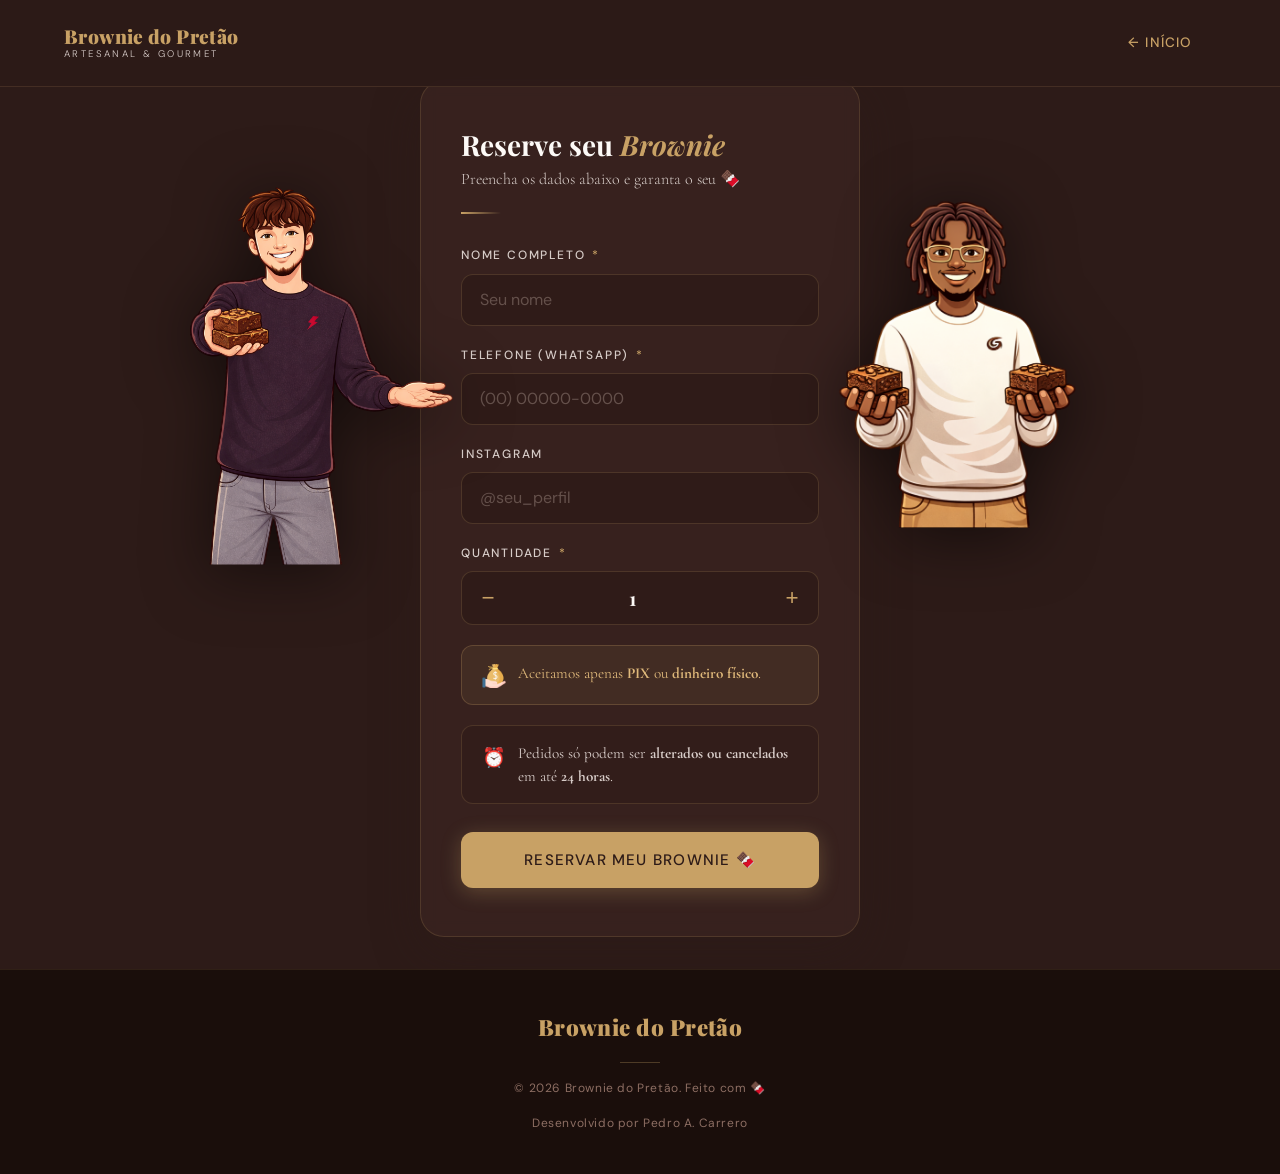
==== cadastro.html @ c91642a6 "Add files via upload" ====
<!DOCTYPE html>
<html lang="pt-BR">
<head>
  <meta charset="UTF-8" />
  <meta name="viewport" content="width=device-width, initial-scale=1.0" />
  <meta name="description" content="Faça seu pedido de brownie artesanal — Brownie do Pretão" />
  <meta name="theme-color" content="#2D1B18" />

  <title>Fazer Pedido | Brownie do Pretão</title>

  <link rel="icon" href="data:image/svg+xml,<svg xmlns='http://www.w3.org/2000/svg' viewBox='0 0 100 100'><text y='.9em' font-size='90'>🍫</text></svg>" />
  <link rel="stylesheet" href="style.css" />
</head>
<body class="cadastro-body">

  <!-- ══════════════════════════════════════════════
       NAVBAR
  ══════════════════════════════════════════════ -->
  <nav class="navbar" id="navbar" role="navigation" aria-label="Navegação principal">
    <a href="index.html" class="navbar__logo" aria-label="Voltar para a página inicial">
      Brownie do Pretão
      <span>artesanal &amp; gourmet</span>
    </a>
    <a href="index.html" class="btn btn--ghost" aria-label="Voltar ao início">
      ← Início
    </a>
  </nav>


  <!-- ══════════════════════════════════════════════
       FORMULÁRIO DE PEDIDO
  ══════════════════════════════════════════════ -->
 <main class="cadastro-main" id="main-content">

  <!-- Avatar esquerda -->
  <div class="avatar-col avatar-col--left">
    <img src="img/avatar1.png" alt="Avatar 1" class="avatar-img avatar-img--left" />
  </div>

  <!-- Card do formulário (centro) -->
  <div class="form-col">
    <div class="form-card">

      <h1 class="form-card__title">
        Reserve seu <em>Brownie</em>
      </h1>
      <p class="form-card__sub">
        Preencha os dados abaixo e garanta o seu 🍫
      </p>
      <div class="form-card__divider" aria-hidden="true"></div>

      <form id="pedidoForm" novalidate aria-label="Formulário de pedido">

        <div class="form-group">
          <label for="nome">Nome completo <span aria-hidden="true">*</span></label>
          <input type="text" id="nome" name="nome" class="form-input"
            placeholder="Seu nome" required autocomplete="name"
            aria-required="true" minlength="3" />
        </div>

        <div class="form-group">
          <label for="telefone">Telefone (WhatsApp) <span aria-hidden="true">*</span></label>
          <input type="tel" id="telefone" name="telefone" class="form-input"
            placeholder="(00) 00000-0000" required autocomplete="tel"
            aria-required="true" inputmode="tel" maxlength="15" />
        </div>

        <div class="form-group">
          <label for="instagram">Instagram</label>
          <input type="text" id="instagram" name="instagram" class="form-input"
            placeholder="@seu_perfil" autocomplete="off"
            autocorrect="off" autocapitalize="off" />
        </div>

        <div class="form-group">
          <label for="quantidade">Quantidade <span aria-hidden="true">*</span></label>
          <div class="qty-wrapper" role="group" aria-label="Seleção de quantidade">
            <button type="button" class="qty-btn" id="decrementar" aria-label="Diminuir quantidade">−</button>
            <input type="number" id="quantidade" name="quantidade" class="qty-input"
              value="1" min="1" max="99" required aria-required="true"
              aria-label="Quantidade de brownies" readonly />
            <button type="button" class="qty-btn" id="incrementar" aria-label="Aumentar quantidade">+</button>
          </div>
        </div>

        <div class="payment-notice" role="note">
          <span class="payment-notice__icon" aria-hidden="true"><img src="img/salary.png" width="24"></span>
          <p class="payment-notice__text">
            Aceitamos apenas <strong>PIX</strong> ou <strong>dinheiro físico</strong>.
          </p>
        </div>

        <div class="payment-notice" role="note" style="margin-top:-0.5rem;border-color:rgba(200,161,101,0.18);background:rgba(45,27,24,0.4);">
          <span class="payment-notice__icon" aria-hidden="true">⏰</span>
          <p class="payment-notice__text" style="color:var(--cream-dark);">
            Pedidos só podem ser <strong>alterados ou cancelados</strong> em até <strong>24 horas</strong>.
          </p>
        </div>

        <button type="submit" class="btn btn--primary btn--full" id="btnEnviar" aria-label="Enviar pedido">
          Reservar meu brownie 🍫
        </button>

      </form>
    </div>
  </div>

  <!-- Avatar direita -->
  <div class="avatar-col avatar-col--right">
    <img src="img/avatar2.png" alt="Avatar 2" class="avatar-img avatar-img--right" />
  </div>

</main>

  <!-- ══════════════════════════════════════════════
       FOOTER
  ══════════════════════════════════════════════ -->
  <footer class="footer" role="contentinfo">
    <div class="footer__inner">
      <p class="footer__logo">Brownie do Pretão</p>
      <div class="footer__divider" aria-hidden="true"></div>
      <p class="footer__copy">© 2026 Brownie do Pretão. Feito com 🍫</p>
      <p class="footer__copy">Desenvolvido por Pedro A. Carrero</p>
    </div>
  </footer>

  <!-- ══════════════════════════════════════════════
       MODAL — Pedido realizado com sucesso
  ══════════════════════════════════════════════ -->
  <div class="modal-overlay" id="modalSucesso" role="dialog" aria-modal="true" aria-labelledby="modalSucessoTitulo">
    <div class="modal">
      <div class="modal__icon" aria-hidden="true">🎉</div>
      <h2 class="modal__title" id="modalSucessoTitulo">Brownie reservado!</h2>
      <p class="modal__text">
        Sua reserva foi confirmada com sucesso!<br />
        Em breve entraremos em contato. 🍫
      </p>
      <div class="modal__actions">
        <button type="button" class="btn btn--outline" onclick="fecharModal('modalSucesso'); limparFormulario();">
          Novo pedido
        </button>
        <a href="index.html" class="btn btn--primary">Voltar ao início</a>
      </div>
    </div>
  </div>

  <!-- ══════════════════════════════════════════════
       MODAL — Pedido existente (escolha de ação)
  ══════════════════════════════════════════════ -->
  <div class="modal-overlay" id="modalExistente" role="dialog" aria-modal="true" aria-labelledby="modalExistenteTitulo">
    <div class="modal">
      <div class="modal__icon" aria-hidden="true">⚠️</div>
      <h2 class="modal__title" id="modalExistenteTitulo">Você já tem um pedido!</h2>
      <p class="modal__text">Esse telefone já possui uma reserva ativa. O que deseja fazer?</p>
      <div class="modal__actions">
        <button type="button" class="btn btn--outline" id="btnAbrirEdicao" aria-label="Editar pedido">
          ✏️ Editar pedido
        </button>
        <button type="button" class="btn btn--danger" id="btnAbrirExclusao" aria-label="Cancelar pedido">
          🗑️ Cancelar pedido
        </button>
      </div>
      <button type="button" class="modal__close-link" onclick="fecharModal('modalExistente')">Fechar</button>
    </div>
  </div>

  <!-- ══════════════════════════════════════════════
       MODAL — Editar pedido (CRUD)
  ══════════════════════════════════════════════ -->
  <div class="modal-overlay" id="modalEditar" role="dialog" aria-modal="true" aria-labelledby="modalEditarTitulo">
    <div class="modal modal--form">

      <div class="modal__header">
        <div class="modal__header-icon" aria-hidden="true">✏️</div>
        <div>
          <h2 class="modal__title" id="modalEditarTitulo">Editar pedido</h2>
          <p class="modal__subtitle">Atualize as informações abaixo</p>
        </div>
        <button type="button" class="modal__x" onclick="fecharModal('modalEditar')" aria-label="Fechar">✕</button>
      </div>

      <div class="modal__divider" aria-hidden="true"></div>

      <form id="formEditar" novalidate>

        <div class="form-group">
          <label for="editNome">Nome completo <span aria-hidden="true">*</span></label>
          <input type="text" id="editNome" class="form-input" placeholder="Seu nome" required minlength="3" autocomplete="name" />
        </div>

        <div class="form-group">
          <label for="editTelefone">Telefone</label>
          <input type="tel" id="editTelefone" class="form-input" placeholder="(00) 00000-0000" readonly
            style="opacity:0.55; cursor:not-allowed;" aria-description="O telefone não pode ser alterado pois é o identificador do pedido." />
          <p class="form-hint">O telefone é o identificador do pedido e não pode ser alterado.</p>
        </div>

        <div class="form-group">
          <label for="editInstagram">Instagram</label>
          <input type="text" id="editInstagram" class="form-input" placeholder="@seu_perfil" autocorrect="off" autocapitalize="off" />
        </div>

        <div class="form-group">
          <label for="editQuantidade">Quantidade <span aria-hidden="true">*</span></label>
          <div class="qty-wrapper" role="group" aria-label="Quantidade">
            <button type="button" class="qty-btn" id="editDecrementar" aria-label="Diminuir">−</button>
            <input type="number" id="editQuantidade" class="qty-input" value="1" min="1" max="99" readonly aria-label="Quantidade" />
            <button type="button" class="qty-btn" id="editIncrementar" aria-label="Aumentar">+</button>
          </div>
        </div>

        <div class="modal__divider" aria-hidden="true"></div>

        <div class="modal__form-actions">
          <button type="button" class="btn btn--outline" onclick="fecharModal('modalEditar'); abrirModal('modalExistente');">
            ← Voltar
          </button>
          <button type="submit" class="btn btn--primary" id="btnSalvarEdicao">
            Salvar alterações
          </button>
        </div>

      </form>
    </div>
  </div>

  <!-- ══════════════════════════════════════════════
       MODAL — Confirmar exclusão (CRUD)
  ══════════════════════════════════════════════ -->
  <div class="modal-overlay" id="modalConfirmarExclusao" role="dialog" aria-modal="true" aria-labelledby="modalExclusaoTitulo">
    <div class="modal modal--danger">

      <div class="modal__header">
        <div class="modal__header-icon modal__header-icon--danger" aria-hidden="true">🗑️</div>
        <div>
          <h2 class="modal__title" id="modalExclusaoTitulo">Cancelar pedido</h2>
          <p class="modal__subtitle">Esta ação não pode ser desfeita</p>
        </div>
        <button type="button" class="modal__x" onclick="fecharModal('modalConfirmarExclusao')" aria-label="Fechar">✕</button>
      </div>

      <div class="modal__divider" aria-hidden="true"></div>

      <!-- Resumo do pedido que será excluído -->
      <div class="modal__pedido-resumo" id="resumoExclusao" aria-label="Resumo do pedido a ser cancelado">
        <!-- Preenchido via JS -->
      </div>

      <p class="modal__text modal__text--danger">
        Tem certeza que não quer mais o seu brownie? 😢<br />
        Ao confirmar, sua reserva será <strong>cancelada definitivamente</strong>.
      </p>

      <div class="modal__divider" aria-hidden="true"></div>

      <div class="modal__form-actions">
        <button type="button" class="btn btn--outline" onclick="fecharModal('modalConfirmarExclusao'); abrirModal('modalExistente');">
          ← Manter pedido
        </button>
        <button type="button" class="btn btn--danger" id="btnConfirmarExclusao">
          Sim, cancelar pedido
        </button>
      </div>

    </div>
  </div>

  <!-- ══════════════════════════════════════════════
       MODAL — Pedido atualizado com sucesso
  ══════════════════════════════════════════════ -->
  <div class="modal-overlay" id="modalAtualizado" role="dialog" aria-modal="true" aria-labelledby="modalAtualizadoTitulo">
    <div class="modal">
      <div class="modal__icon" aria-hidden="true">✅</div>
      <h2 class="modal__title" id="modalAtualizadoTitulo">Pedido atualizado!</h2>
      <p class="modal__text">Suas informações foram salvas com sucesso na planilha. 🍫</p>
      <div class="modal__actions">
        <a href="index.html" class="btn btn--primary">Voltar ao início</a>
      </div>
    </div>
  </div>

  <!-- ══════════════════════════════════════════════
       MODAL — Pedido cancelado com sucesso
  ══════════════════════════════════════════════ -->
  <div class="modal-overlay" id="modalCancelado" role="dialog" aria-modal="true" aria-labelledby="modalCanceladoTitulo">
    <div class="modal">
      <div class="modal__icon" aria-hidden="true">✔️</div>
      <h2 class="modal__title" id="modalCanceladoTitulo">Pedido cancelado</h2>
      <p class="modal__text">
        Sua reserva foi removida com sucesso.<br />
        Esperamos te ver de novo em breve! 🍫
      </p>
      <div class="modal__actions">
        <button type="button" class="btn btn--outline" onclick="fecharModal('modalCancelado'); limparFormulario();">
          Fazer novo pedido
        </button>
        <a href="index.html" class="btn btn--primary">Voltar ao início</a>
      </div>
    </div>
  </div>

  <!-- Toast global -->
  <div class="toast" id="toast" role="status" aria-live="polite"></div>

  <!-- Script principal -->
  <script src="script.js"></script>

</body>
</html>
---- style.css ----
/* ============================================================
   BROWNIE DO PRETÃO — Design System
   Estilo: Gourmet Dark / Premium Artesanal
   ============================================================ */

@import url('https://fonts.googleapis.com/css2?family=Playfair+Display:ital,wght@0,400;0,700;0,900;1,400;1,700&family=Cormorant+Garamond:ital,wght@0,300;0,400;0,600;1,300;1,400&family=DM+Sans:wght@300;400;500&display=swap');

/* ── VARIÁVEIS ── */
:root {
  --chocolate-darkest: #2D1B18;
  --chocolate-dark:    #3E2723;
  --chocolate-mid:     #4E342E;
  --chocolate-warm:    #5D4037;
  --chocolate-medium:  #6D4C41;
  --chocolate-light:   #8D6E63;
  --chocolate-pale:    #A1887F;
  --cream-dark:        #D7CCC8;
  --cream-light:       #EFEBE9;
  --gold:              #C8A165;
  --gold-light:        #DEB87A;
  --gold-dark:         #A07840;
  --white:             #FDFAF7;
  --text-dark:         #1A0E0B;

  --font-display: 'Playfair Display', Georgia, serif;
  --font-serif:   'Cormorant Garamond', Georgia, serif;
  --font-body:    'DM Sans', sans-serif;

  --radius-sm:  6px;
  --radius-md:  12px;
  --radius-lg:  24px;
  --radius-xl:  40px;

  --shadow-sm:  0 2px 8px rgba(45,27,24,0.18);
  --shadow-md:  0 6px 24px rgba(45,27,24,0.28);
  --shadow-lg:  0 16px 48px rgba(45,27,24,0.40);
  --shadow-gold: 0 4px 20px rgba(200,161,101,0.30);

  --transition: 0.3s cubic-bezier(0.4, 0, 0.2, 1);
}

/* ── RESET & BASE ── */
*, *::before, *::after { box-sizing: border-box; margin: 0; padding: 0; }

html {
  font-size: 16px;
  scroll-behavior: smooth;
  -webkit-text-size-adjust: 100%;
}

body {
  font-family: var(--font-body);
  background-color: var(--chocolate-darkest);
  color: var(--cream-light);
  line-height: 1.6;
  min-height: 100vh;
  overflow-x: hidden;
}

img { max-width: 100%; display: block; }
a  { text-decoration: none; color: inherit; }
ul { list-style: none; }

/* ── SCROLLBAR ── */
::-webkit-scrollbar { width: 6px; }
::-webkit-scrollbar-track { background: var(--chocolate-dark); }
::-webkit-scrollbar-thumb { background: var(--gold); border-radius: 3px; }

/* ============================================================
   NAVBAR
   ============================================================ */
.navbar {
  position: fixed;
  top: 0;
  left: 0;
  right: 0;
  z-index: 100;
  display: flex;
  justify-content: space-between;
  align-items: center;
  padding: 1rem 1.5rem;
  background: rgba(45, 27, 24, 0.92);
  backdrop-filter: blur(12px);
  -webkit-backdrop-filter: blur(12px);
  border-bottom: 1px solid rgba(200,161,101,0.15);
  transition: var(--transition);
}

.navbar.scrolled {
  padding: 0.75rem 1.5rem;
  background: rgba(45, 27, 24, 0.98);
  box-shadow: var(--shadow-md);
}

.navbar__logo {
  font-family: var(--font-display);
  font-size: 1.2rem;
  font-weight: 900;
  color: var(--gold);
  letter-spacing: 0.02em;
  line-height: 1.1;
}

.navbar__logo span {
  display: block;
  font-size: 0.6rem;
  font-family: var(--font-body);
  font-weight: 300;
  letter-spacing: 0.25em;
  text-transform: uppercase;
  color: var(--cream-dark);
  margin-top: 2px;
}

.navbar__cta {
  font-family: var(--font-body);
  font-size: 0.8rem;
  font-weight: 500;
  letter-spacing: 0.12em;
  text-transform: uppercase;
  color: var(--chocolate-darkest);
  background: var(--gold);
  padding: 0.5rem 1.1rem;
  border-radius: var(--radius-xl);
  transition: var(--transition);
  white-space: nowrap;
}

.navbar__cta:hover {
  background: var(--gold-light);
  transform: translateY(-1px);
  box-shadow: var(--shadow-gold);
}

/* ============================================================
   HERO
   ============================================================ */
.hero {
  position: relative;
  min-height: 100svh;
  display: flex;
  align-items: flex-end;
  padding: 0 1.5rem 3.5rem;
  overflow: hidden;
}

/* Fundo com gradiente que simula chocolate derretido */
.hero__bg {
  position: absolute;
  inset: 0;
  background:
    radial-gradient(ellipse 80% 60% at 30% 40%, rgba(93,64,55,0.7) 0%, transparent 60%),
    radial-gradient(ellipse 60% 80% at 80% 80%, rgba(78,52,46,0.5) 0%, transparent 60%),
    linear-gradient(160deg, #2D1B18 0%, #3E2723 40%, #1A0E0B 100%);
}

/* Textura de ruído sutil */
.hero__bg::before {
  content: '';
  position: absolute;
  inset: 0;
  background-image: url("data:image/svg+xml,%3Csvg viewBox='0 0 200 200' xmlns='http://www.w3.org/2000/svg'%3E%3Cfilter id='n'%3E%3CfeTurbulence type='fractalNoise' baseFrequency='0.9' numOctaves='4' stitchTiles='stitch'/%3E%3C/filter%3E%3Crect width='100%25' height='100%25' filter='url(%23n)' opacity='0.04'/%3E%3C/svg%3E");
  opacity: 0.5;
  pointer-events: none;
}

/* Decoração circular no canto */
.hero__bg::after {
  content: '';
  position: absolute;
  top: -120px;
  right: -120px;
  width: 400px;
  height: 400px;
  border-radius: 50%;
  border: 1px solid rgba(200,161,101,0.12);
  box-shadow: 0 0 80px rgba(200,161,101,0.05) inset;
}

.hero__content {
  position: relative;
  z-index: 2;
  max-width: 520px;
  animation: fadeUp 1s cubic-bezier(0.4,0,0.2,1) both;
}

.hero__tag {
  display: inline-block;
  font-family: var(--font-body);
  font-size: 0.7rem;
  font-weight: 500;
  letter-spacing: 0.3em;
  text-transform: uppercase;
  color: var(--gold);
  border: 1px solid rgba(200,161,101,0.4);
  padding: 0.35rem 0.85rem;
  border-radius: var(--radius-xl);
  margin-bottom: 1.25rem;
  animation: fadeUp 1s 0.1s cubic-bezier(0.4,0,0.2,1) both;
}

.hero__title {
  font-family: var(--font-display);
  font-size: clamp(2.8rem, 12vw, 5.5rem);
  font-weight: 900;
  line-height: 0.95;
  letter-spacing: -0.01em;
  color: var(--white);
  margin-bottom: 0.6rem;
  animation: fadeUp 1s 0.2s cubic-bezier(0.4,0,0.2,1) both;
}

.hero__title em {
  display: block;
  font-style: italic;
  color: var(--gold);
}

.hero__subtitle {
  font-family: var(--font-serif);
  font-size: clamp(1.1rem, 4vw, 1.5rem);
  font-weight: 300;
  color: var(--cream-dark);
  margin-bottom: 2rem;
  animation: fadeUp 1s 0.3s cubic-bezier(0.4,0,0.2,1) both;
}

.hero__actions {
  display: flex;
  gap: 1rem;
  flex-wrap: wrap;
  animation: fadeUp 1s 0.4s cubic-bezier(0.4,0,0.2,1) both;
}

/* Linha decorativa lateral */
.hero__line {
  position: absolute;
  right: 1.5rem;
  top: 50%;
  transform: translateY(-50%);
  display: flex;
  flex-direction: column;
  align-items: center;
  gap: 0.5rem;
  z-index: 2;
  opacity: 0.5;
}

.hero__line::before,
.hero__line::after {
  content: '';
  width: 1px;
  height: 60px;
  background: linear-gradient(180deg, transparent, var(--gold), transparent);
}

.hero__line span {
  font-size: 0.55rem;
  letter-spacing: 0.2em;
  text-transform: uppercase;
  writing-mode: vertical-rl;
  color: var(--gold);
}

/* Banner 16:9 no Hero */
.hero__banner {
  position: absolute;
  inset: 0;
  z-index: 1;
  overflow: hidden;
}

.hero__banner-img {
  width: 100%;
  height: 100%;
  object-fit: cover;
  object-position: center;
  opacity: 0.45;
  display: block;
}

.hero__banner-overlay {
  position: absolute;
  inset: 0;
  background: linear-gradient(
    to top,
    rgba(45,27,24,0.97) 0%,
    rgba(45,27,24,0.55) 50%,
    rgba(45,27,24,0.25) 100%
  );
}

/* Garante conteúdo acima do banner */
.hero__content { z-index: 3; }
.hero__line    { z-index: 3; }

/* ============================================================
   BOTÕES
   ============================================================ */
.btn {
  display: inline-flex;
  align-items: center;
  justify-content: center;
  gap: 0.5rem;
  font-family: var(--font-body);
  font-weight: 500;
  letter-spacing: 0.08em;
  text-transform: uppercase;
  border: none;
  cursor: pointer;
  transition: var(--transition);
  text-decoration: none;
  white-space: nowrap;
  -webkit-tap-highlight-color: transparent;
}

.btn--primary {
  font-size: 0.85rem;
  padding: 1rem 2rem;
  border-radius: var(--radius-xl);
  color: var(--chocolate-darkest);
  background: var(--gold);
  box-shadow: var(--shadow-gold);
  min-height: 52px;
}

.btn--primary:hover {
  background: var(--gold-light);
  transform: translateY(-2px);
  box-shadow: 0 8px 28px rgba(200,161,101,0.45);
}

.btn--primary:active { transform: translateY(0); }

.btn--outline {
  font-size: 0.85rem;
  padding: 1rem 2rem;
  border-radius: var(--radius-xl);
  color: var(--cream-dark);
  background: transparent;
  border: 1px solid rgba(200,161,101,0.4);
  min-height: 52px;
}

.btn--outline:hover {
  border-color: var(--gold);
  color: var(--gold);
  background: rgba(200,161,101,0.06);
  transform: translateY(-2px);
}

.btn--ghost {
  font-size: 0.85rem;
  padding: 0.75rem 1.5rem;
  border-radius: var(--radius-sm);
  color: var(--gold);
  background: transparent;
}

.btn--ghost:hover { color: var(--gold-light); }

.btn--full {
  width: 100%;
  font-size: 0.95rem;
  padding: 1.1rem 2rem;
  border-radius: var(--radius-md);
  min-height: 56px;
}

/* ============================================================
   SEÇÕES GERAIS
   ============================================================ */
.section {
  padding: 5rem 1.5rem;
}

.section__header {
  text-align: center;
  margin-bottom: 3rem;
}

.section__tag {
  display: inline-block;
  font-size: 0.7rem;
  font-weight: 500;
  letter-spacing: 0.3em;
  text-transform: uppercase;
  color: var(--gold);
  margin-bottom: 0.75rem;
}

.section__title {
  font-family: var(--font-display);
  font-size: clamp(1.8rem, 6vw, 3rem);
  font-weight: 700;
  line-height: 1.15;
  color: var(--white);
  margin-bottom: 0.75rem;
}

.section__title em {
  font-style: italic;
  color: var(--gold);
}

.section__desc {
  font-family: var(--font-serif);
  font-size: clamp(1rem, 3vw, 1.2rem);
  font-weight: 300;
  color: var(--cream-dark);
  max-width: 480px;
  margin: 0 auto;
  line-height: 1.7;
}

/* ============================================================
   SOBRE O PRODUTO
   ============================================================ */
.about {
  background: linear-gradient(180deg, var(--chocolate-darkest) 0%, var(--chocolate-dark) 100%);
}

.about__inner {
  max-width: 860px;
  margin: 0 auto;
}

.about__grid {
  display: grid;
  grid-template-columns: 1fr;
  gap: 2rem;
}

.about__card {
  background: rgba(93,64,55,0.25);
  border: 1px solid rgba(200,161,101,0.12);
  border-radius: var(--radius-lg);
  padding: 2rem 1.5rem;
  display: flex;
  gap: 1.25rem;
  align-items: flex-start;
  transition: var(--transition);
}

.about__card:hover {
  border-color: rgba(200,161,101,0.3);
  background: rgba(93,64,55,0.35);
  transform: translateY(-3px);
  box-shadow: var(--shadow-md);
}

.about__card-icon {
  font-size: 2rem;
  flex-shrink: 0;
  line-height: 1;
}

.about__card-title {
  font-family: var(--font-display);
  font-size: 1.1rem;
  font-weight: 700;
  color: var(--gold);
  margin-bottom: 0.4rem;
}

.about__card-text {
  font-family: var(--font-serif);
  font-size: 1rem;
  font-weight: 300;
  color: var(--cream-dark);
  line-height: 1.65;
}

/* ============================================================
   INFO — PREÇO & CALORIAS
   ============================================================ */
.info-section {
  background: linear-gradient(180deg, var(--chocolate-dark) 0%, var(--chocolate-darkest) 100%);
  border-top: 1px solid rgba(200,161,101,0.1);
}

.info-section__inner {
  max-width: 860px;
  margin: 0 auto;
}

.info-grid {
  display: grid;
  grid-template-columns: 1fr;
  gap: 1.5rem;
}

@media (min-width: 640px) {
  .info-grid { grid-template-columns: repeat(3, 1fr); }
}

.info-card {
  text-align: center;
  padding: 2.25rem 1.5rem;
  background: rgba(93,64,55,0.2);
  border: 1px solid rgba(200,161,101,0.15);
  border-radius: var(--radius-lg);
  transition: var(--transition);
}

.info-card:hover {
  border-color: rgba(200,161,101,0.35);
  background: rgba(93,64,55,0.32);
  transform: translateY(-4px);
  box-shadow: var(--shadow-md);
}

.info-card__icon {
  font-size: 2.2rem;
  display: block;
  margin-bottom: 0.75rem;
  line-height: 1;
}

.info-card__label {
  font-family: var(--font-body);
  font-size: 0.7rem;
  font-weight: 500;
  letter-spacing: 0.2em;
  text-transform: uppercase;
  color: var(--chocolate-pale);
  margin-bottom: 0.5rem;
}

.info-card__value {
  font-family: var(--font-display);
  font-size: 2.8rem;
  font-weight: 900;
  color: var(--gold);
  line-height: 1;
  margin-bottom: 0.5rem;
}

.info-card__cents {
  font-size: 1.3rem;
  font-weight: 400;
}

.info-card__note {
  font-family: var(--font-serif);
  font-size: 0.85rem;
  font-weight: 300;
  color: var(--cream-dark);
}

/* ============================================================
   DIFERENCIAIS
   ============================================================ */
.features {
  background: var(--chocolate-darkest);
}

.features__inner {
  max-width: 900px;
  margin: 0 auto;
}

.features__grid {
  display: grid;
  grid-template-columns: 1fr;
  gap: 1.25rem;
}

.feature-item {
  display: flex;
  align-items: center;
  gap: 1rem;
  padding: 1.25rem 1.5rem;
  background: rgba(78,52,46,0.2);
  border-left: 3px solid var(--gold);
  border-radius: 0 var(--radius-md) var(--radius-md) 0;
  transition: var(--transition);
}

.feature-item:hover {
  background: rgba(78,52,46,0.35);
  transform: translateX(4px);
}

.feature-item__num {
  font-family: var(--font-display);
  font-size: 1.5rem;
  font-weight: 900;
  color: rgba(200,161,101,0.3);
  flex-shrink: 0;
  min-width: 2rem;
}

.feature-item__text {
  font-family: var(--font-serif);
  font-size: 1.05rem;
  font-weight: 400;
  color: var(--cream-light);
  line-height: 1.5;
}

/* ============================================================
   CTA BANNER
   ============================================================ */
.cta-section {
  background: linear-gradient(135deg, var(--chocolate-mid) 0%, var(--chocolate-dark) 60%, var(--chocolate-darkest) 100%);
  border-top: 1px solid rgba(200,161,101,0.15);
  border-bottom: 1px solid rgba(200,161,101,0.15);
}

.cta-section__inner {
  max-width: 600px;
  margin: 0 auto;
  text-align: center;
}

.cta-section__title {
  font-family: var(--font-display);
  font-size: clamp(1.8rem, 6vw, 2.8rem);
  font-weight: 700;
  font-style: italic;
  color: var(--gold);
  margin-bottom: 0.75rem;
  line-height: 1.2;
}

.cta-section__text {
  font-family: var(--font-serif);
  font-size: 1.1rem;
  font-weight: 300;
  color: var(--cream-dark);
  margin-bottom: 2rem;
}

/* ============================================================
   FOOTER
   ============================================================ */
.footer {
  background: var(--text-dark);
  padding: 2.5rem 1.5rem;
  border-top: 1px solid rgba(200,161,101,0.12);
}

.footer__inner {
  max-width: 900px;
  margin: 0 auto;
  display: flex;
  flex-direction: column;
  align-items: center;
  gap: 1rem;
  text-align: center;
}

.footer__logo {
  font-family: var(--font-display);
  font-size: 1.4rem;
  font-weight: 900;
  color: var(--gold);
  letter-spacing: 0.02em;
}

.footer__tagline {
  font-family: var(--font-serif);
  font-size: 0.9rem;
  font-weight: 300;
  color: var(--chocolate-pale);
  letter-spacing: 0.1em;
}

.footer__divider {
  width: 40px;
  height: 1px;
  background: rgba(200,161,101,0.3);
}

.footer__copy {
  font-size: 0.75rem;
  color: var(--chocolate-light);
  letter-spacing: 0.05em;
}

/* ============================================================
   PÁGINA DE CADASTRO — ESPECÍFICO
   ============================================================ */
.cadastro-body {
  background: var(--chocolate-darkest);
  min-height: 100svh;
  display: flex;
  flex-direction: column;
}

.cadastro-main {
  flex: 1;
  display: flex;
  align-items: flex-start;
  justify-content: center;
  padding: 6rem 1.25rem 3rem;
}

.form-card {
  width: 100%;
  max-width: 480px;
  background: rgba(62,39,35,0.6);
  border: 1px solid rgba(200,161,101,0.18);
  border-radius: var(--radius-lg);
  padding: 2.5rem 2rem;
  backdrop-filter: blur(8px);
  box-shadow: var(--shadow-lg);
  animation: fadeUp 0.7s cubic-bezier(0.4,0,0.2,1) both;
}

.form-card__title {
  font-family: var(--font-display);
  font-size: 1.75rem;
  font-weight: 700;
  color: var(--white);
  margin-bottom: 0.35rem;
  line-height: 1.15;
}

.form-card__title em {
  color: var(--gold);
  font-style: italic;
}

.form-card__sub {
  font-family: var(--font-serif);
  font-size: 1rem;
  font-weight: 300;
  color: var(--cream-dark);
  margin-bottom: 0.5rem;
}

.form-card__divider {
  width: 40px;
  height: 2px;
  background: linear-gradient(90deg, var(--gold), transparent);
  margin: 1.25rem 0 2rem;
}

/* ── CAMPOS DO FORMULÁRIO ── */
.form-group {
  margin-bottom: 1.25rem;
}

.form-group label {
  display: block;
  font-size: 0.75rem;
  font-weight: 500;
  letter-spacing: 0.15em;
  text-transform: uppercase;
  color: var(--cream-dark);
  margin-bottom: 0.5rem;
}

.form-group label span {
  color: var(--gold);
  margin-left: 2px;
}

.form-input {
  width: 100%;
  padding: 0.9rem 1.1rem;
  background: rgba(45,27,24,0.7);
  border: 1px solid rgba(200,161,101,0.2);
  border-radius: var(--radius-md);
  color: var(--white);
  font-family: var(--font-body);
  font-size: 1rem;
  transition: var(--transition);
  -webkit-appearance: none;
  min-height: 52px;
}

.form-input::placeholder { color: rgba(200,180,170,0.35); }

.form-input:focus {
  outline: none;
  border-color: var(--gold);
  background: rgba(45,27,24,0.9);
  box-shadow: 0 0 0 3px rgba(200,161,101,0.12);
}

.form-input:valid:not(:placeholder-shown) {
  border-color: rgba(200,161,101,0.5);
}

/* Campo quantidade */
.qty-wrapper {
  display: flex;
  align-items: center;
  gap: 0;
  background: rgba(45,27,24,0.7);
  border: 1px solid rgba(200,161,101,0.2);
  border-radius: var(--radius-md);
  overflow: hidden;
  transition: var(--transition);
}

.qty-wrapper:focus-within {
  border-color: var(--gold);
  box-shadow: 0 0 0 3px rgba(200,161,101,0.12);
}

.qty-btn {
  width: 52px;
  height: 52px;
  background: transparent;
  border: none;
  color: var(--gold);
  font-size: 1.4rem;
  cursor: pointer;
  transition: var(--transition);
  flex-shrink: 0;
  display: flex;
  align-items: center;
  justify-content: center;
  -webkit-tap-highlight-color: transparent;
}

.qty-btn:hover { background: rgba(200,161,101,0.1); }
.qty-btn:active { background: rgba(200,161,101,0.2); }

.qty-input {
  flex: 1;
  border: none;
  background: transparent;
  text-align: center;
  color: var(--white);
  font-family: var(--font-display);
  font-size: 1.2rem;
  font-weight: 700;
  min-height: 52px;
  -webkit-appearance: none;
}

.qty-input:focus { outline: none; }

/* Aviso de pagamento */
.payment-notice {
  display: flex;
  align-items: flex-start;
  gap: 0.75rem;
  padding: 1rem 1.25rem;
  background: rgba(200,161,101,0.08);
  border: 1px solid rgba(200,161,101,0.25);
  border-radius: var(--radius-md);
  margin-bottom: 1.75rem;
}

.payment-notice__icon { font-size: 1.2rem; flex-shrink: 0; padding-top: 0.1rem; }

.payment-notice__text {
  font-family: var(--font-serif);
  font-size: 0.95rem;
  font-weight: 400;
  color: var(--gold-light);
  line-height: 1.5;
}

/* ============================================================
   MODAL
   ============================================================ */
.modal-overlay {
  position: fixed;
  inset: 0;
  background: rgba(20,10,8,0.85);
  backdrop-filter: blur(6px);
  -webkit-backdrop-filter: blur(6px);
  z-index: 1000;
  display: flex;
  align-items: center;
  justify-content: center;
  padding: 1.5rem;
  opacity: 0;
  pointer-events: none;
  transition: opacity 0.3s ease;
}

.modal-overlay.active {
  opacity: 1;
  pointer-events: all;
}

.modal {
  background: linear-gradient(135deg, var(--chocolate-mid) 0%, var(--chocolate-dark) 100%);
  border: 1px solid rgba(200,161,101,0.25);
  border-radius: var(--radius-lg);
  padding: 2.5rem 2rem;
  width: 100%;
  max-width: 420px;
  box-shadow: var(--shadow-lg), 0 0 60px rgba(200,161,101,0.08);
  transform: translateY(20px) scale(0.96);
  transition: transform 0.3s cubic-bezier(0.4,0,0.2,1);
  text-align: center;
}

.modal-overlay.active .modal {
  transform: translateY(0) scale(1);
}

.modal__icon {
  font-size: 3rem;
  margin-bottom: 1rem;
  line-height: 1;
}

.modal__title {
  font-family: var(--font-display);
  font-size: 1.4rem;
  font-weight: 700;
  color: var(--white);
  margin-bottom: 0.5rem;
  line-height: 1.25;
}

.modal__text {
  font-family: var(--font-serif);
  font-size: 1rem;
  font-weight: 300;
  color: var(--cream-dark);
  margin-bottom: 2rem;
  line-height: 1.6;
}

.modal__actions {
  display: flex;
  flex-direction: column;
  gap: 0.75rem;
}

.modal__actions .btn {
  font-size: 0.82rem;
}

/* ============================================================
   FEEDBACK DE LOADING
   ============================================================ */
.btn-loading {
  position: relative;
  pointer-events: none;
  color: transparent !important;
}

.btn-loading::after {
  content: '';
  position: absolute;
  width: 20px;
  height: 20px;
  border: 2px solid rgba(45,27,24,0.3);
  border-top-color: var(--chocolate-darkest);
  border-radius: 50%;
  animation: spin 0.8s linear infinite;
}

/* Toast de feedback */
.toast {
  position: fixed;
  bottom: 2rem;
  left: 50%;
  transform: translateX(-50%) translateY(20px);
  background: var(--chocolate-mid);
  border: 1px solid rgba(200,161,101,0.3);
  border-radius: var(--radius-xl);
  padding: 0.85rem 1.5rem;
  font-size: 0.85rem;
  font-weight: 500;
  color: var(--gold-light);
  box-shadow: var(--shadow-md);
  z-index: 2000;
  opacity: 0;
  transition: all 0.3s ease;
  white-space: nowrap;
  pointer-events: none;
  max-width: calc(100vw - 3rem);
}

.toast.show {
  opacity: 1;
  transform: translateX(-50%) translateY(0);
}

/* ============================================================
   ANIMAÇÕES
   ============================================================ */
@keyframes fadeUp {
  from { opacity: 0; transform: translateY(24px); }
  to   { opacity: 1; transform: translateY(0); }
}

@keyframes spin {
  to { transform: rotate(360deg); }
}

/* Animação de entrada para cards */
.reveal {
  opacity: 0;
  transform: translateY(20px);
  transition: opacity 0.6s ease, transform 0.6s ease;
}

.reveal.visible {
  opacity: 1;
  transform: translateY(0);
}

/* ============================================================
   RESPONSIVIDADE
   ============================================================ */

/* Tablet → 640px */
@media (min-width: 640px) {
  .hero { padding: 0 3rem 4rem; }
  .section { padding: 6rem 3rem; }

  .about__grid {
    grid-template-columns: 1fr 1fr;
  }

  .features__grid {
    grid-template-columns: 1fr 1fr;
  }

  .form-card {
    padding: 3rem 2.5rem;
  }

  .modal__actions {
    flex-direction: row;
    justify-content: center;
  }
}

/* Desktop → 1024px */
@media (min-width: 1024px) {
  .navbar { padding: 1.25rem 4rem; }
  .hero { padding: 0 4rem 5rem; }
  .section { padding: 7rem 4rem; }

  .hero__title {
    font-size: clamp(3.5rem, 7vw, 6rem);
  }

  .about__grid {
    grid-template-columns: repeat(3, 1fr);
  }

  .features__grid {
    grid-template-columns: repeat(2, 1fr);
  }
}

/* ============================================================
   ACESSIBILIDADE
   ============================================================ */
@media (prefers-reduced-motion: reduce) {
  *, *::before, *::after {
    animation-duration: 0.01ms !important;
    transition-duration: 0.01ms !important;
  }
}

.sr-only {
  position: absolute;
  width: 1px; height: 1px;
  padding: 0; margin: -1px;
  overflow: hidden;
  clip: rect(0,0,0,0);
  border: 0;
}

/* ============================================================
   MODAL — Variantes e componentes CRUD
   ============================================================ */

/* Modal grande com formulário */
.modal--form {
  max-width: 480px;
  text-align: left;
  padding: 0;
  overflow: hidden;
}

.modal--form .modal__header,
.modal--danger .modal__header {
  display: flex;
  align-items: center;
  gap: 1rem;
  padding: 1.75rem 2rem 1.25rem;
}

.modal__header-icon {
  font-size: 1.6rem;
  line-height: 1;
  flex-shrink: 0;
  width: 48px;
  height: 48px;
  display: flex;
  align-items: center;
  justify-content: center;
  background: rgba(200,161,101,0.12);
  border-radius: var(--radius-md);
}

.modal__header-icon--danger {
  background: rgba(198,40,40,0.15);
}

.modal__subtitle {
  font-family: var(--font-body);
  font-size: 0.8rem;
  color: var(--chocolate-pale);
  margin-top: 0.2rem;
  letter-spacing: 0.02em;
}

.modal__x {
  margin-left: auto;
  background: none;
  border: none;
  color: var(--chocolate-pale);
  font-size: 1rem;
  cursor: pointer;
  padding: 0.4rem;
  border-radius: var(--radius-sm);
  transition: var(--transition);
  line-height: 1;
  flex-shrink: 0;
}

.modal__x:hover {
  background: rgba(200,161,101,0.1);
  color: var(--cream-light);
}

.modal__divider {
  height: 1px;
  background: rgba(200,161,101,0.12);
  margin: 0;
}

.modal--form form,
.modal--form .modal__text,
.modal--form .modal__pedido-resumo,
.modal--danger .modal__pedido-resumo,
.modal--danger .modal__text--danger,
.modal--danger .modal__form-actions {
  padding-left: 2rem;
  padding-right: 2rem;
}

.modal--form form {
  padding-top: 1.5rem;
  padding-bottom: 1.75rem;
}

.modal--danger {
  max-width: 460px;
  text-align: left;
  padding: 0;
  overflow: hidden;
}

.modal--danger .modal__text--danger {
  font-family: var(--font-serif);
  font-size: 1rem;
  font-weight: 300;
  color: var(--cream-dark);
  line-height: 1.65;
  padding-top: 1.25rem;
  padding-bottom: 0.25rem;
}

/* Resumo do pedido no modal de exclusão */
.modal__pedido-resumo {
  display: flex;
  flex-direction: column;
  gap: 0.5rem;
  padding-top: 1.25rem;
  padding-bottom: 0;
}

.resumo-item {
  display: flex;
  align-items: center;
  gap: 0.75rem;
  padding: 0.6rem 0.85rem;
  background: rgba(45,27,24,0.5);
  border-radius: var(--radius-sm);
  border: 1px solid rgba(200,161,101,0.1);
}

.resumo-item__label {
  font-size: 0.7rem;
  font-weight: 500;
  letter-spacing: 0.12em;
  text-transform: uppercase;
  color: var(--chocolate-pale);
  min-width: 80px;
}

.resumo-item__value {
  font-family: var(--font-serif);
  font-size: 0.95rem;
  color: var(--cream-light);
  font-weight: 400;
}

/* Botão danger */
.btn--danger {
  font-size: 0.85rem;
  padding: 1rem 2rem;
  border-radius: var(--radius-xl);
  color: #fff;
  background: #c62828;
  border: none;
  min-height: 52px;
  box-shadow: 0 4px 16px rgba(198,40,40,0.3);
}

.btn--danger:hover {
  background: #e53935;
  transform: translateY(-2px);
  box-shadow: 0 8px 24px rgba(198,40,40,0.4);
}

.btn--danger:active { transform: translateY(0); }

/* Link fechar discreto */
.modal__close-link {
  background: none;
  border: none;
  cursor: pointer;
  font-size: 0.78rem;
  color: var(--chocolate-pale);
  margin-top: 1rem;
  padding: 0.25rem 0.5rem;
  letter-spacing: 0.05em;
  transition: var(--transition);
  display: block;
  width: 100%;
  text-align: center;
}

.modal__close-link:hover { color: var(--cream-dark); }

/* Ações dentro do modal form */
.modal__form-actions {
  display: flex;
  gap: 0.75rem;
  padding: 1.25rem 2rem 1.75rem;
  flex-wrap: wrap;
}

.modal__form-actions .btn {
  flex: 1;
  min-width: 120px;
  font-size: 0.82rem;
}

/* Hint de campo */
.form-hint {
  font-size: 0.72rem;
  color: var(--chocolate-pale);
  margin-top: 0.35rem;
  padding-left: 0.25rem;
  line-height: 1.4;
}

/* Responsivo — modal form em mobile */
@media (max-width: 480px) {
  .modal--form,
  .modal--danger {
    max-width: 100%;
    border-radius: var(--radius-md);
  }

  .modal--form .modal__header,
  .modal--danger .modal__header {
    padding: 1.25rem 1.25rem 1rem;
  }

  .modal--form form,
  .modal--form .modal__text,
  .modal--form .modal__pedido-resumo,
  .modal--danger .modal__pedido-resumo,
  .modal--danger .modal__text--danger,
  .modal--danger .modal__form-actions {
    padding-left: 1.25rem;
    padding-right: 1.25rem;
  }

  .modal__form-actions {
    padding: 1rem 1.25rem 1.5rem;
    flex-direction: column;
  }

  .modal__form-actions .btn {
    width: 100%;
  }
}



/* ============================================================
   LAYOUT AVATARES SEGURANDO O FORM
   ============================================================ */
.cadastro-main {
  flex: 1;
  display: flex;
  align-items: flex-start;    /* alinha pelo topo */
  justify-content: center;
  padding-top: 5rem;
  padding-bottom: 2rem;
  position: relative;
  overflow: hidden;
  min-height: 100svh;
  gap: 0;
}

/* Card central */
.form-col {
  position: relative;
  z-index: 2;
  width: 100%;
  max-width: 440px;
  flex-shrink: 0;
}

/* Colunas dos avatares */
.avatar-col {
  display: flex;
  align-items: flex-start;
  flex-shrink: 0;
  padding-top: 5rem;          /* empurra até a altura do título */
}


.avatar-col--left {
  z-index: 3;
  margin-right: -55px;        /* sobrepõe o card pela esquerda */
}

.avatar-col--right {
  z-index: 3;
  margin-left: -55px;         /* fica atrás pelo lado direito */
}

/* Imagens */
.avatar-img {
  display: block;
  width: clamp(220px, 24vw, 340px);
  height: clamp(300px, 32vw, 460px); /* altura fixa igual para os dois */
  object-fit: contain;
  object-position: top;              /* ancora pelo topo, não pela base */
  filter: drop-shadow(0 8px 32px rgba(0,0,0,0.55));
  animation: avatarEntrada 0.9s cubic-bezier(0.22, 1, 0.36, 1) both;
}

.avatar-img--left  { animation-delay: 0.1s; }
.avatar-img--right { animation-delay: 0.2s; }

@keyframes avatarEntrada {
  from { opacity: 0; transform: translateY(40px); }
  to   { opacity: 1; transform: translateY(0);    }
}

/* ── RESPONSIVO ── */
@media (max-width: 1000px) {
  .avatar-img {
    width: clamp(130px, 16vw, 220px);
  }
  .avatar-col--left  { margin-right: -35px; }
  .avatar-col--right { margin-left:  -35px; }
}

@media (max-width: 640px) {
  .cadastro-main {
    flex-direction: column;
    align-items: center;
    padding: 5rem 1.25rem 2rem;
  }
  .avatar-col { display: none; }
}

/* ============================================================
   HERO — ANIMAÇÃO DE ENTRADA
   ============================================================ */
.hero__bg {
  animation: heroBgReveal 1.8s cubic-bezier(0.4,0,0.2,1) both;
}

@keyframes heroBgReveal {
  from { opacity: 0; transform: scale(1.04); }
  to   { opacity: 1; transform: scale(1); }
}

.hero__tag     { animation: fadeUp 0.8s 0.2s cubic-bezier(0.4,0,0.2,1) both; }
.hero__title   { animation: fadeUp 0.8s 0.4s cubic-bezier(0.4,0,0.2,1) both; }
.hero__subtitle{ animation: fadeUp 0.8s 0.55s cubic-bezier(0.4,0,0.2,1) both; }
.hero__actions { animation: fadeUp 0.8s 0.7s cubic-bezier(0.4,0,0.2,1) both; }

/* ============================================================
   QUEM SOMOS
   ============================================================ */
.quem-somos {
  background: linear-gradient(135deg, var(--chocolate-dark) 0%, var(--chocolate-darkest) 100%);
  border-top: 1px solid rgba(200,161,101,0.1);
}

.quem-somos__inner {
  max-width: 960px;
  margin: 0 auto;
  display: grid;
  grid-template-columns: 1fr 1fr;
  gap: 4rem;
  align-items: center;
}

@media (max-width: 768px) {
  .quem-somos__inner {
    grid-template-columns: 1fr;
    gap: 2.5rem;
  }
}

/* Contador */
.contador-wrap {
  display: flex;
  align-items: center;
  gap: 1.5rem;
  margin-top: 2.5rem;
  flex-wrap: wrap;
}

.contador-item {
  text-align: center;
}

.contador-num {
  font-family: var(--font-display);
  font-size: 2.8rem;
  font-weight: 900;
  color: var(--gold);
  line-height: 1;
}

.contador-plus {
  font-family: var(--font-display);
  font-size: 1.8rem;
  font-weight: 900;
  color: var(--gold);
}

.contador-label {
  font-family: var(--font-body);
  font-size: 0.7rem;
  font-weight: 500;
  letter-spacing: 0.15em;
  text-transform: uppercase;
  color: var(--chocolate-pale);
  margin-top: 0.3rem;
}

.contador-divider {
  width: 1px;
  height: 48px;
  background: rgba(200,161,101,0.2);
  flex-shrink: 0;
}

/* Avatares quem somos */
.quem-somos__avatares {
  display: flex;
  gap: 1.5rem;
  justify-content: center;
  align-items: flex-end;
}

.qs-avatar {
  text-align: center;
  flex: 1;
  max-width: 180px;
}

.qs-avatar__img {
  width: 100%;
  height: 220px;
  object-fit: contain;
  object-position: bottom;
  filter: drop-shadow(0 8px 24px rgba(0,0,0,0.4));
  transition: transform 0.4s cubic-bezier(0.4,0,0.2,1);
}

.qs-avatar:hover .qs-avatar__img {
  transform: translateY(-8px);
}

.qs-avatar__nome {
  font-family: var(--font-display);
  font-size: 1rem;
  font-weight: 700;
  color: var(--gold);
  margin-top: 0.75rem;
}

.qs-avatar__role {
  font-family: var(--font-body);
  font-size: 0.7rem;
  font-weight: 400;
  letter-spacing: 0.15em;
  text-transform: uppercase;
  color: var(--chocolate-pale);
  margin-top: 0.2rem;
}

/* ============================================================
   FAQ
   ============================================================ */
.faq-section {
  background: var(--chocolate-darkest);
}

.faq-inner {
  max-width: 720px;
  margin: 0 auto;
}

.faq-list {
  display: flex;
  flex-direction: column;
  gap: 0.75rem;
}

.faq-item {
  background: rgba(62,39,35,0.4);
  border: 1px solid rgba(200,161,101,0.12);
  border-radius: var(--radius-md);
  overflow: hidden;
  transition: border-color var(--transition);
}

.faq-item[open] {
  border-color: rgba(200,161,101,0.35);
}

.faq-item__pergunta {
  display: flex;
  justify-content: space-between;
  align-items: center;
  gap: 1rem;
  padding: 1.25rem 1.5rem;
  cursor: pointer;
  list-style: none;
  font-family: var(--font-display);
  font-size: 1rem;
  font-weight: 700;
  color: var(--cream-light);
  transition: color var(--transition);
  user-select: none;
}

.faq-item__pergunta::-webkit-details-marker { display: none; }

.faq-item[open] .faq-item__pergunta {
  color: var(--gold);
}

.faq-item__icon {
  font-size: 1.4rem;
  font-weight: 300;
  color: var(--gold);
  flex-shrink: 0;
  transition: transform 0.3s ease;
  line-height: 1;
}

.faq-item[open] .faq-item__icon {
  transform: rotate(45deg);
}

.faq-item__resposta {
  font-family: var(--font-serif);
  font-size: 1rem;
  font-weight: 300;
  color: var(--cream-dark);
  line-height: 1.7;
  padding: 0 1.5rem 1.5rem;
}

/* ============================================================
   WHATSAPP FLUTUANTE
   ============================================================ */
.whatsapp-float {
  position: fixed;
  bottom: 1.75rem;
  right: 1.75rem;
  z-index: 999;
  display: flex;
  align-items: center;
  gap: 0.65rem;
  background: #25d36573;
  color: #fff;
  padding: 0.85rem 1.25rem 0.85rem 1rem;
  border-radius: var(--radius-xl);
  box-shadow: 0 8px 32px rgba(37,211,102,0.4);
  font-family: var(--font-body);
  font-size: 0.82rem;
  font-weight: 500;
  letter-spacing: 0.05em;
  text-decoration: none;
  transition: transform 0.3s cubic-bezier(0.4,0,0.2,1),
              box-shadow 0.3s ease;
  animation: wppEntrada 0.8s 1.2s cubic-bezier(0.22,1,0.36,1) both;
}

.whatsapp-float svg {
  width: 22px;
  height: 22px;
  flex-shrink: 0;
}

.whatsapp-float:hover {
  transform: translateY(-3px) scale(1.03);
  box-shadow: 0 12px 40px rgba(37,211,102,0.55);
}

/* Em mobile — só ícone */
@media (max-width: 480px) {
  .whatsapp-float__label { display: none; }
  .whatsapp-float { padding: 1rem; border-radius: 50%; }
}

@keyframes wppEntrada {
  from { opacity: 0; transform: translateY(20px) scale(0.8); }
  to   { opacity: 1; transform: translateY(0)   scale(1);   }
}
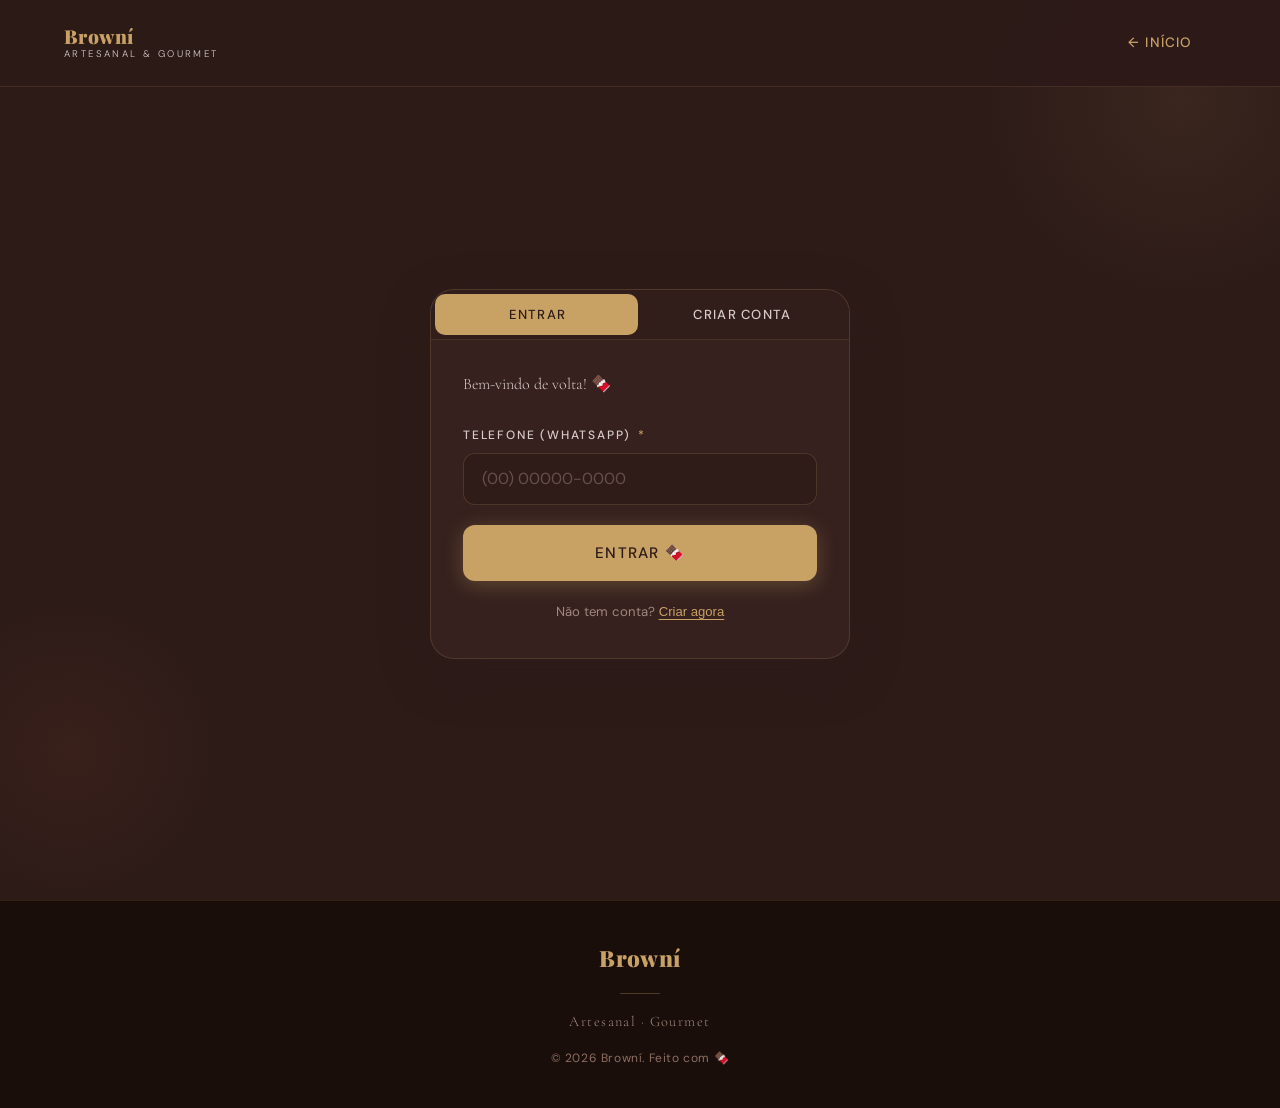
==== commit a61a8811: "Add files via upload" ====
--- a/cadastro.html
+++ b/cadastro.html
@@ -3,10 +3,10 @@
 <head>
   <meta charset="UTF-8" />
   <meta name="viewport" content="width=device-width, initial-scale=1.0" />
-  <meta name="description" content="Faça seu pedido de brownie artesanal — Brownie do Pretão" />
+  <meta name="description" content="Faça seu pedido de brownie artesanal — Browní" />
   <meta name="theme-color" content="#2D1B18" />
 
-  <title>Fazer Pedido | Brownie do Pretão</title>
+  <title>Fazer Pedido | Browní</title>
 
   <link rel="icon" href="data:image/svg+xml,<svg xmlns='http://www.w3.org/2000/svg' viewBox='0 0 100 100'><text y='.9em' font-size='90'>🍫</text></svg>" />
   <link rel="stylesheet" href="style.css" />
@@ -17,14 +17,37 @@
        NAVBAR
   ══════════════════════════════════════════════ -->
   <nav class="navbar" id="navbar" role="navigation" aria-label="Navegação principal">
-    <a href="index.html" class="navbar__logo" aria-label="Voltar para a página inicial">
-      Brownie do Pretão
-      <span>artesanal &amp; gourmet</span>
-    </a>
-    <a href="index.html" class="btn btn--ghost" aria-label="Voltar ao início">
-      ← Início
-    </a>
-  </nav>
+  <a href="index.html" class="navbar__logo" aria-label="Voltar para a página inicial">
+    Browní
+    <span>artesanal &amp; gourmet</span>
+  </a>
+  <div class="navbar__right">
+    <a href="index.html" class="btn btn--ghost" aria-label="Voltar ao início">← Início</a>
+    <button class="hamburger" id="hamburger" aria-label="Abrir menu" aria-expanded="false" aria-controls="sideMenu">
+      <span></span><span></span><span></span>
+    </button>
+  </div>
+</nav>
+
+<!-- SIDE MENU OVERLAY -->
+<div class="side-menu-overlay" id="sideMenuOverlay" aria-hidden="true"></div>
+<!-- SIDE MENU -->
+<aside class="side-menu" id="sideMenu" aria-label="Menu lateral" role="dialog" aria-modal="true" hidden>
+  <div class="side-menu__header">
+    <p class="side-menu__greeting" id="sideGreeting">Olá! 👋</p>
+    <button class="side-menu__close" id="sideMenuClose" aria-label="Fechar menu">✕</button>
+  </div>
+<nav class="side-menu__nav">
+  <a href="index.html"        class="side-menu__link">🏠 Início</a>
+  <a href="cadastro.html"     class="side-menu__link--active">🍫 Fazer pedido</a>
+  <a href="meus-pedidos.html" class="side-menu__link">📋 Meus pedidos</a>
+  <a href="fidelidade.html"   class="side-menu__link">🎖️ Fidelidade</a>
+  <a href="#"                 class="side-menu__link" id="sideEditarPerfil">👤 Editar perfil</a>
+</nav>
+  <div class="side-menu__footer">
+  <button class="side-menu__logout" id="sideLogout" aria-label="Sair da conta">← Sair</button>
+</div>
+</aside>
 
 
   <!-- ══════════════════════════════════════════════
@@ -48,6 +71,12 @@
         Preencha os dados abaixo e garanta o seu 🍫
       </p>
       <div class="form-card__divider" aria-hidden="true"></div>
+      <div class="payment-notice payment-notice--retirada" role="note" style="margin-bottom:1.5rem">
+  <span class="payment-notice__icon" aria-hidden="true">🏪</span>
+  <p class="payment-notice__text">
+    O pagamento é realizado <strong>na retirada do produto</strong>. Aceitamos <strong>PIX</strong> ou <strong>dinheiro físico</strong>.
+  </p>
+</div>
 
       <form id="pedidoForm" novalidate aria-label="Formulário de pedido">
 
@@ -83,13 +112,6 @@
           </div>
         </div>
 
-        <div class="payment-notice" role="note">
-          <span class="payment-notice__icon" aria-hidden="true"><img src="img/salary.png" width="24"></span>
-          <p class="payment-notice__text">
-            Aceitamos apenas <strong>PIX</strong> ou <strong>dinheiro físico</strong>.
-          </p>
-        </div>
-
         <div class="payment-notice" role="note" style="margin-top:-0.5rem;border-color:rgba(200,161,101,0.18);background:rgba(45,27,24,0.4);">
           <span class="payment-notice__icon" aria-hidden="true">⏰</span>
           <p class="payment-notice__text" style="color:var(--cream-dark);">
@@ -115,12 +137,13 @@
   <!-- ══════════════════════════════════════════════
        FOOTER
   ══════════════════════════════════════════════ -->
-  <footer class="footer" role="contentinfo">
+    <footer class="footer" role="contentinfo">
     <div class="footer__inner">
-      <p class="footer__logo">Brownie do Pretão</p>
+      <p class="footer__logo">Browní</p>
       <div class="footer__divider" aria-hidden="true"></div>
-      <p class="footer__copy">© 2026 Brownie do Pretão. Feito com 🍫</p>
-      <p class="footer__copy">Desenvolvido por Pedro A. Carrero</p>
+      <p class="footer__tagline">Artesanal · Gourmet</p>
+      <p class="footer__copy">© 2026 Browní. Feito com 🍫</p>
+      <p class="footer__copy">Desenvolvido por Pedro A. Carrero</p> 
     </div>
   </footer>
 
@@ -302,8 +325,85 @@
   <!-- Toast global -->
   <div class="toast" id="toast" role="status" aria-live="polite"></div>
 
+  <!-- WhatsApp Flutuante -->
+
+  <!-- Botão flutuante WhatsApp — abre modal de confirmação -->
+<button
+  class="whatsapp-float"
+  id="btnWhatsappFloat"
+  aria-label="Falar no WhatsApp"
+  type="button"
+>
+  <svg viewBox="0 0 24 24" fill="currentColor" aria-hidden="true">
+    <path d="M17.472 14.382c-.297-.149-1.758-.867-2.03-.967-.273-.099-.471-.148-.67.15-.197.297-.767.966-.94 1.164-.173.199-.347.223-.644.075-.297-.15-1.255-.463-2.39-1.475-.883-.788-1.48-1.761-1.653-2.059-.173-.297-.018-.458.13-.606.134-.133.298-.347.446-.52.149-.174.198-.298.298-.497.099-.198.05-.371-.025-.52-.075-.149-.669-1.612-.916-2.207-.242-.579-.487-.5-.669-.51-.173-.008-.371-.01-.57-.01-.198 0-.52.074-.792.372-.272.297-1.04 1.016-1.04 2.479 0 1.462 1.065 2.875 1.213 3.074.149.198 2.096 3.2 5.077 4.487.709.306 1.262.489 1.694.625.712.227 1.36.195 1.871.118.571-.085 1.758-.719 2.006-1.413.248-.694.248-1.289.173-1.413-.074-.124-.272-.198-.57-.347m-5.421 7.403h-.004a9.87 9.87 0 01-5.031-1.378l-.361-.214-3.741.982.998-3.648-.235-.374a9.86 9.86 0 01-1.51-5.26c.001-5.45 4.436-9.884 9.888-9.884 2.64 0 5.122 1.03 6.988 2.898a9.825 9.825 0 012.893 6.994c-.003 5.45-4.437 9.884-9.885 9.884m8.413-18.297A11.815 11.815 0 0012.05 0C5.495 0 .16 5.335.157 11.892c0 2.096.547 4.142 1.588 5.945L.057 24l6.305-1.654a11.882 11.882 0 005.683 1.448h.005c6.554 0 11.89-5.335 11.893-11.893a11.821 11.821 0 00-3.48-8.413z"/>
+  </svg>
+  <span class="whatsapp-float__label">Falar conosco</span>
+</button>
+
+<!-- MODAL: WhatsApp -->
+<div class="modal-overlay" id="modalWhatsapp" role="dialog" aria-modal="true" aria-labelledby="modalWhatsappTitulo">
+  <div class="modal">
+    <div class="modal__icon" aria-hidden="true">💬</div>
+    <h2 class="modal__title" id="modalWhatsappTitulo">Falar no WhatsApp?</h2>
+    <p class="modal__text">Deseja tirar alguma dúvida com a gente pelo WhatsApp?</p>
+    <div class="modal__actions">
+      <button type="button" class="btn btn--outline" onclick="fecharModal('modalWhatsapp')">Não, obrigado</button>
+      <a href="https://wa.me/5519997296031?text=Olá!%20Quero%20saber%20mais%20sobre%20o%20Browní."
+         class="btn btn--primary" target="_blank" rel="noopener noreferrer"
+         onclick="fecharModal('modalWhatsapp')">
+        Sim, abrir WhatsApp
+      </a>
+    </div>
+  </div>
+</div>
+
+<!-- MODAL: LOGOUT -->
+<div class="modal-overlay" id="modalLogout" role="dialog" aria-modal="true" aria-labelledby="modalLogoutTitulo">
+  <div class="modal">
+    <div class="modal__icon" aria-hidden="true">👋</div>
+    <h2 class="modal__title" id="modalLogoutTitulo">Sair da conta?</h2>
+    <p class="modal__text">Tem certeza que deseja sair?</p>
+    <div class="modal__actions">
+      <button type="button" class="btn btn--outline" onclick="fecharModal('modalLogout')">Cancelar</button>
+      <button type="button" class="btn btn--danger" id="btnConfirmarLogout">Sim, sair</button>
+    </div>
+  </div>
+</div>
+
+<!-- MODAL: EDITAR PERFIL -->
+<div class="modal-overlay" id="modalEditarPerfil" role="dialog" aria-modal="true" aria-labelledby="modalEditarPerfilTitulo">
+  <div class="modal modal--form">
+    <div class="modal__header">
+      <div class="modal__header-icon" aria-hidden="true">👤</div>
+      <div>
+        <h2 class="modal__title" id="modalEditarPerfilTitulo">Editar perfil</h2>
+        <p class="modal__subtitle">Atualize seu nome</p>
+      </div>
+      <button type="button" class="modal__x" onclick="fecharModal('modalEditarPerfil')" aria-label="Fechar">✕</button>
+    </div>
+    <div class="modal__divider"></div>
+    <form id="formEditarPerfil" style="padding:1.5rem 2rem 1.75rem">
+      <div class="form-group">
+        <label for="editPerfilNome">Nome completo <span aria-hidden="true">*</span></label>
+        <input type="text" id="editPerfilNome" class="form-input" placeholder="Seu nome" required minlength="3" />
+      </div>
+      <div class="form-group">
+        <label for="editPerfilTelefone">Telefone</label>
+        <input type="tel" id="editPerfilTelefone" class="form-input" readonly style="opacity:0.55;cursor:not-allowed" />
+        <p class="form-hint">O telefone é o identificador da conta e não pode ser alterado.</p>
+      </div>
+      <div class="modal__divider" style="margin:1rem -2rem"></div>
+      <div class="modal__form-actions" style="padding:1rem 0 0">
+        <button type="button" class="btn btn--outline" onclick="fecharModal('modalEditarPerfil')">Cancelar</button>
+        <button type="submit" class="btn btn--primary" id="btnSalvarPerfil">Salvar</button>
+      </div>
+    </form>
+  </div>
+</div>
+
   <!-- Script principal -->
   <script src="script.js"></script>
+  <script src="auth.js"></script>
 
 </body>
 </html>
--- a/style.css
+++ b/style.css
@@ -42,6 +42,10 @@
 /* ── RESET & BASE ── */
 *, *::before, *::after { box-sizing: border-box; margin: 0; padding: 0; }
 
+/* Garante que [hidden] sempre funcione, mesmo com display: flex/grid nas classes */
+[hidden] { display: none !important; }
+
+
 html {
   font-size: 16px;
   scroll-behavior: smooth;
@@ -213,7 +217,7 @@
 .hero__title em {
   display: block;
   font-style: italic;
-  color: var(--gold);
+  color: var(--gold-light);
 }
 
 .hero__subtitle {
@@ -1634,4 +1638,1019 @@
 @keyframes wppEntrada {
   from { opacity: 0; transform: translateY(20px) scale(0.8); }
   to   { opacity: 1; transform: translateY(0)   scale(1);   }
-}+}
+
+
+/* Fix — botões do modal existente */
+#modalExistente .modal__actions {
+  flex-direction: column;
+  gap: 0.75rem;
+  width: 100%;
+}
+
+#modalExistente .modal__actions .btn {
+  width: 100%;
+  font-size: 0.78rem;
+  padding: 0.9rem 1rem;
+  white-space: nowrap;
+  overflow: hidden;
+  text-overflow: ellipsis;
+}
+
+/* ============================================================
+   BROWNÍ — style.css ADIÇÕES
+   Cole este bloco inteiro no FINAL do seu style.css existente
+   ============================================================ */
+
+/* ── COR DO APETITE (complementa a paleta) ──────────────── */
+/* Terracota quente — evoca chocolate derretido e desperta apetite */
+:root {
+  --appetit:       #C0573A;   /* terracota quente */
+  --appetit-light: #D96845;
+  --appetit-dark:  #9B3E26;
+}
+
+/* ============================================================
+   HAMBURGER / SANDUÍCHE
+   ============================================================ */
+.navbar__right {
+  display: flex;
+  align-items: center;
+  gap: 1rem;
+}
+
+.hamburger {
+  width: 44px;
+  height: 44px;
+  background: rgba(200,161,101,0.1);
+  border: 1px solid rgba(200,161,101,0.25);
+  border-radius: var(--radius-sm);
+  cursor: pointer;
+  display: flex;
+  flex-direction: column;
+  align-items: center;
+  justify-content: center;
+  gap: 5px;
+  padding: 0;
+  transition: var(--transition);
+  -webkit-tap-highlight-color: transparent;
+  flex-shrink: 0;
+}
+
+.hamburger:hover {
+  background: rgba(200,161,101,0.2);
+  border-color: var(--gold);
+}
+
+.hamburger span {
+  display: block;
+  width: 20px;
+  height: 2px;
+  background: var(--gold);
+  border-radius: 2px;
+  transition: transform 0.3s ease, opacity 0.3s ease, width 0.3s ease;
+  transform-origin: center;
+}
+
+/* Animação X quando aberto */
+.hamburger.active span:nth-child(1) { transform: translateY(7px) rotate(45deg); }
+.hamburger.active span:nth-child(2) { opacity: 0; width: 0; }
+.hamburger.active span:nth-child(3) { transform: translateY(-7px) rotate(-45deg); }
+
+/* ============================================================
+   SIDE MENU
+   ============================================================ */
+.side-menu-overlay {
+  position: fixed;
+  inset: 0;
+  background: rgba(20,10,8,0.75);
+  backdrop-filter: blur(4px);
+  -webkit-backdrop-filter: blur(4px);
+  z-index: 150;
+  opacity: 0;
+  pointer-events: none;
+  transition: opacity 0.3s ease;
+}
+
+.side-menu-overlay.active {
+  opacity: 1;
+  pointer-events: all;
+}
+
+.side-menu {
+  position: fixed;
+  top: 0;
+  right: 0;
+  bottom: 0;
+  width: min(320px, 85vw);
+  background: linear-gradient(160deg, var(--chocolate-dark) 0%, var(--chocolate-darkest) 100%);
+  border-left: 1px solid rgba(200,161,101,0.2);
+  z-index: 200;
+  display: flex;
+  flex-direction: column;
+  transform: translateX(100%);
+  transition: transform 0.35s cubic-bezier(0.4, 0, 0.2, 1);
+  overflow-y: auto;
+  -webkit-overflow-scrolling: touch;
+}
+
+.side-menu:not([hidden]) {
+  transform: translateX(0);
+}
+
+.side-menu__header {
+  display: flex;
+  align-items: center;
+  justify-content: space-between;
+  padding: 1.5rem 1.5rem 1.25rem;
+  border-bottom: 1px solid rgba(200,161,101,0.12);
+  min-height: 72px;
+}
+
+.side-menu__greeting {
+  font-family: var(--font-display);
+  font-size: 1.05rem;
+  font-weight: 700;
+  color: var(--gold);
+  line-height: 1.2;
+}
+
+.side-menu__close {
+  width: 36px;
+  height: 36px;
+  background: rgba(200,161,101,0.08);
+  border: none;
+  border-radius: var(--radius-sm);
+  color: var(--cream-dark);
+  font-size: 0.9rem;
+  cursor: pointer;
+  display: flex;
+  align-items: center;
+  justify-content: center;
+  transition: var(--transition);
+  flex-shrink: 0;
+}
+
+.side-menu__close:hover {
+  background: rgba(200,161,101,0.18);
+  color: var(--white);
+}
+
+.side-menu__nav {
+  flex: 1;
+  padding: 1rem 0;
+  display: flex;
+  flex-direction: column;
+}
+
+.side-menu__link {
+  display: flex;
+  align-items: center;
+  gap: 0.75rem;
+  padding: 0.9rem 1.5rem;
+  font-family: var(--font-body);
+  font-size: 0.95rem;
+  font-weight: 400;
+  color: var(--cream-dark);
+  text-decoration: none;
+  transition: var(--transition);
+  border-left: 3px solid transparent;
+}
+
+.side-menu__link:hover,
+.side-menu__link--active {
+  background: rgba(200,161,101,0.08);
+  color: var(--gold);
+  border-left-color: var(--gold);
+}
+
+.side-menu__footer {
+  padding: 1.25rem 1.5rem 2rem;
+  border-top: 1px solid rgba(200,161,101,0.12);
+}
+
+/* ============================================================
+   PÁGINA DE LOGIN
+   ============================================================ */
+.login-main {
+  flex: 1;
+  display: flex;
+  align-items: center;
+  justify-content: center;
+  padding: 6rem 1.25rem 3rem;
+  min-height: 100svh;
+  position: relative;
+  overflow: hidden;
+}
+
+/* Decoração de fundo */
+.login-deco {
+  position: absolute;
+  inset: 0;
+  pointer-events: none;
+  z-index: 0;
+}
+
+.login-deco__circle {
+  position: absolute;
+  border-radius: 50%;
+  opacity: 0.08;
+}
+
+.login-deco__circle--1 {
+  width: 400px;
+  height: 400px;
+  background: radial-gradient(circle, var(--gold) 0%, transparent 70%);
+  top: -100px;
+  right: -100px;
+}
+
+.login-deco__circle--2 {
+  width: 300px;
+  height: 300px;
+  background: radial-gradient(circle, var(--appetit) 0%, transparent 70%);
+  bottom: 0;
+  left: -80px;
+}
+
+.login-card-wrap {
+  position: relative;
+  z-index: 1;
+  width: 100%;
+  max-width: 420px;
+  background: rgba(62,39,35,0.6);
+  border: 1px solid rgba(200,161,101,0.18);
+  border-radius: var(--radius-lg);
+  backdrop-filter: blur(12px);
+  -webkit-backdrop-filter: blur(12px);
+  box-shadow: var(--shadow-lg);
+  overflow: hidden;
+  animation: fadeUp 0.7s cubic-bezier(0.4,0,0.2,1) both;
+}
+
+/* Tabs */
+.login-tabs {
+  display: flex;
+  position: relative;
+  background: rgba(45,27,24,0.6);
+  border-bottom: 1px solid rgba(200,161,101,0.15);
+  padding: 4px;
+  gap: 0;
+}
+
+.login-tab {
+  flex: 1;
+  padding: 0.75rem;
+  background: none;
+  border: none;
+  font-family: var(--font-body);
+  font-size: 0.82rem;
+  font-weight: 500;
+  letter-spacing: 0.1em;
+  text-transform: uppercase;
+  color: var(--cream-dark);
+  cursor: pointer;
+  position: relative;
+  z-index: 1;
+  transition: color 0.25s ease;
+}
+
+.login-tab.active {
+  color: var(--chocolate-darkest);
+}
+
+.login-tab__ink {
+  position: absolute;
+  top: 4px;
+  bottom: 4px;
+  left: 4px;
+  background: var(--gold);
+  border-radius: calc(var(--radius-md) - 2px);
+  transition: left 0.3s cubic-bezier(0.4,0,0.2,1), width 0.3s cubic-bezier(0.4,0,0.2,1);
+  z-index: 0;
+}
+
+/* Painéis */
+.login-panel {
+  padding: 2rem 2rem 2.25rem;
+}
+
+.login-panel__sub {
+  font-family: var(--font-serif);
+  font-size: 1rem;
+  font-weight: 300;
+  color: var(--cream-dark);
+  margin-bottom: 1.75rem;
+}
+
+.login-switch {
+  text-align: center;
+  margin-top: 1.25rem;
+  font-size: 0.82rem;
+  color: var(--chocolate-pale);
+  font-family: var(--font-body);
+}
+
+.login-switch__link {
+  background: none;
+  border: none;
+  color: var(--gold);
+  font-weight: 500;
+  cursor: pointer;
+  text-decoration: underline;
+  text-underline-offset: 3px;
+  font-size: inherit;
+  transition: color 0.2s;
+}
+
+.login-switch__link:hover { color: var(--gold-light); }
+
+/* ============================================================
+   FIDELIDADE — HERO
+   ============================================================ */
+.fidelidade-hero {
+  position: relative;
+  padding: 7rem 1.5rem 4rem;
+  text-align: center;
+  overflow: hidden;
+}
+
+.fidelidade-hero__bg {
+  position: absolute;
+  inset: 0;
+  background:
+    radial-gradient(ellipse 70% 60% at 50% 60%, rgba(192,87,58,0.18) 0%, transparent 65%),
+    linear-gradient(180deg, var(--chocolate-darkest) 0%, var(--chocolate-dark) 100%);
+}
+
+.fidelidade-hero__content {
+  position: relative;
+  z-index: 1;
+  animation: fadeUp 0.8s cubic-bezier(0.4,0,0.2,1) both;
+}
+
+.fidelidade-hero__title {
+  font-family: var(--font-display);
+  font-size: clamp(2rem, 8vw, 3.5rem);
+  font-weight: 900;
+  line-height: 1.1;
+  color: var(--white);
+  margin: 0.5rem 0 1rem;
+}
+
+.fidelidade-hero__title em {
+  font-style: italic;
+  color: var(--gold);
+}
+
+.fidelidade-hero__sub {
+  font-family: var(--font-serif);
+  font-size: clamp(1rem, 3vw, 1.2rem);
+  font-weight: 300;
+  color: var(--cream-dark);
+  line-height: 1.7;
+  max-width: 460px;
+  margin: 0 auto;
+}
+
+/* ============================================================
+   CARTÃO DE SELOS
+   ============================================================ */
+.fidelidade-section {
+  background: var(--chocolate-darkest);
+  padding-top: 2rem;
+}
+
+.fidelidade-inner {
+  max-width: 600px;
+  margin: 0 auto;
+  display: flex;
+  flex-direction: column;
+  gap: 2rem;
+}
+
+.fidelidade-card {
+  background: linear-gradient(135deg, rgba(93,64,55,0.5) 0%, rgba(62,39,35,0.7) 100%);
+  border: 1px solid rgba(200,161,101,0.25);
+  border-radius: var(--radius-lg);
+  padding: 2rem 1.75rem;
+  box-shadow: var(--shadow-md), 0 0 40px rgba(200,161,101,0.06) inset;
+  position: relative;
+  overflow: hidden;
+}
+
+/* Ornamento dourado no canto */
+.fidelidade-card::before {
+  content: '';
+  position: absolute;
+  top: -40px;
+  right: -40px;
+  width: 120px;
+  height: 120px;
+  border-radius: 50%;
+  border: 1px solid rgba(200,161,101,0.15);
+}
+
+.fidelidade-card__header {
+  display: flex;
+  justify-content: space-between;
+  align-items: flex-start;
+  margin-bottom: 1.5rem;
+}
+
+.fidelidade-card__tag {
+  font-size: 0.65rem;
+  font-weight: 500;
+  letter-spacing: 0.25em;
+  text-transform: uppercase;
+  color: var(--gold);
+  margin-bottom: 0.3rem;
+}
+
+.fidelidade-card__nome {
+  font-family: var(--font-display);
+  font-size: 1.2rem;
+  font-weight: 700;
+  color: var(--white);
+}
+
+.fidelidade-card__logo {
+  font-family: var(--font-display);
+  font-size: 1rem;
+  font-weight: 900;
+  color: rgba(200,161,101,0.4);
+  letter-spacing: 0.05em;
+}
+
+/* Barra de progresso */
+.fidelidade-progress-wrap {
+  margin-bottom: 1.75rem;
+}
+
+.fidelidade-progress-bar-bg {
+  height: 6px;
+  background: rgba(200,161,101,0.12);
+  border-radius: 3px;
+  overflow: hidden;
+  margin-bottom: 0.5rem;
+}
+
+.fidelidade-progress-bar {
+  height: 100%;
+  background: linear-gradient(90deg, var(--gold-dark), var(--gold-light));
+  border-radius: 3px;
+  transition: width 1s cubic-bezier(0.4, 0, 0.2, 1);
+}
+
+.fidelidade-progress-label {
+  font-family: var(--font-body);
+  font-size: 0.75rem;
+  font-weight: 500;
+  letter-spacing: 0.1em;
+  color: var(--chocolate-pale);
+  text-align: right;
+}
+
+.fidelidade-progress-label span {
+  color: var(--gold);
+  font-weight: 700;
+}
+
+/* Grade 4×3 */
+.selos-grid {
+  display: grid;
+  grid-template-columns: repeat(4, 1fr);
+  gap: 0.75rem;
+  margin-bottom: 1rem;
+}
+
+@media (min-width: 400px) {
+  .selos-grid { gap: 1rem; }
+}
+
+.selo {
+  aspect-ratio: 1;
+  border-radius: var(--radius-md);
+  display: flex;
+  align-items: center;
+  justify-content: center;
+  transition: transform 0.25s ease, box-shadow 0.25s ease;
+}
+
+.selo--vazio {
+  background: rgba(45,27,24,0.6);
+  border: 1.5px dashed rgba(200,161,101,0.18);
+}
+
+.selo--ativo {
+  background: linear-gradient(135deg, rgba(192,87,58,0.3) 0%, rgba(200,161,101,0.25) 100%);
+  border: 1.5px solid rgba(200,161,101,0.4);
+  box-shadow: 0 2px 12px rgba(200,161,101,0.15);
+}
+
+.selo--ativo:hover {
+  transform: scale(1.06);
+  box-shadow: 0 4px 18px rgba(200,161,101,0.28);
+}
+
+.selo__inner {
+  display: flex;
+  align-items: center;
+  justify-content: center;
+  width: 100%;
+  height: 100%;
+}
+
+.selo__icon {
+  font-size: clamp(1.4rem, 5vw, 1.9rem);
+  line-height: 1;
+  filter: drop-shadow(0 1px 4px rgba(0,0,0,0.4));
+}
+
+.selo__num {
+  font-family: var(--font-display);
+  font-size: clamp(0.8rem, 2.5vw, 1rem);
+  font-weight: 700;
+  color: rgba(200,161,101,0.2);
+}
+
+/* Animação de entrada dos selos */
+@keyframes seloEntrada {
+  from { opacity: 0; transform: scale(0.5) rotate(-10deg); }
+  to   { opacity: 1; transform: scale(1) rotate(0); }
+}
+
+.selo--entrada {
+  animation: seloEntrada 0.5s cubic-bezier(0.34,1.56,0.64,1) both;
+}
+
+.fidelidade-card__hint {
+  font-family: var(--font-serif);
+  font-size: 0.9rem;
+  font-weight: 300;
+  color: var(--chocolate-pale);
+  text-align: center;
+  margin-top: 0.5rem;
+}
+
+.fidelidade-card__hint--ganhou {
+  color: var(--gold-light);
+  font-weight: 600;
+  font-size: 1rem;
+  animation: fadeUp 0.5s ease both;
+}
+
+/* Brownies ganhos */
+.brownies-ganhos {
+  display: flex;
+  align-items: center;
+  gap: 1.25rem;
+  padding: 1.5rem;
+  background: rgba(192,87,58,0.12);
+  border: 1px solid rgba(192,87,58,0.25);
+  border-radius: var(--radius-lg);
+}
+
+.brownies-ganhos__icon {
+  font-size: 2.5rem;
+  flex-shrink: 0;
+  line-height: 1;
+}
+
+.brownies-ganhos__label {
+  font-family: var(--font-body);
+  font-size: 0.72rem;
+  font-weight: 500;
+  letter-spacing: 0.18em;
+  text-transform: uppercase;
+  color: var(--chocolate-pale);
+  margin-bottom: 0.3rem;
+}
+
+.brownies-ganhos__num {
+  font-family: var(--font-display);
+  font-size: 2rem;
+  font-weight: 900;
+  color: var(--appetit-light);
+  line-height: 1;
+}
+
+/* Como funciona */
+.como-funciona {
+  background: rgba(62,39,35,0.4);
+  border: 1px solid rgba(200,161,101,0.1);
+  border-radius: var(--radius-lg);
+  padding: 1.75rem;
+}
+
+.como-funciona__title {
+  font-family: var(--font-display);
+  font-size: 1rem;
+  font-weight: 700;
+  color: var(--gold);
+  margin-bottom: 1.25rem;
+  letter-spacing: 0.02em;
+}
+
+.como-funciona__steps {
+  display: flex;
+  flex-direction: column;
+  gap: 1rem;
+}
+
+.cf-step {
+  display: flex;
+  gap: 1rem;
+  align-items: flex-start;
+}
+
+.cf-step__num {
+  width: 28px;
+  height: 28px;
+  background: rgba(200,161,101,0.15);
+  border: 1px solid rgba(200,161,101,0.3);
+  border-radius: 50%;
+  display: flex;
+  align-items: center;
+  justify-content: center;
+  font-family: var(--font-display);
+  font-size: 0.8rem;
+  font-weight: 700;
+  color: var(--gold);
+  flex-shrink: 0;
+  margin-top: 0.1rem;
+}
+
+.cf-step__text {
+  font-family: var(--font-serif);
+  font-size: 1rem;
+  font-weight: 300;
+  color: var(--cream-dark);
+  line-height: 1.6;
+}
+
+.fidelidade-cta {
+  text-align: center;
+  padding-bottom: 1rem;
+}
+
+/* ============================================================
+   MODAL WHATSAPP (botão flutuante atualizado)
+   ============================================================ */
+/* O botão flutuante agora abre o modal em vez de ir direto */
+.whatsapp-float {
+  cursor: pointer;
+}
+
+/* ============================================================
+   AVISO DE RETIRADA NO FORM
+   ============================================================ */
+.payment-notice--retirada {
+  background: rgba(192,87,58,0.1);
+  border-color: rgba(192,87,58,0.3);
+}
+
+.payment-notice--retirada .payment-notice__text {
+  color: var(--appetit-light);
+}
+
+/* ============================================================
+   RESPONSIVIDADE EXTRA — side menu
+   ============================================================ */
+@media (max-width: 480px) {
+  .side-menu {
+    width: 100vw;
+    border-left: none;
+  }
+}
+
+/* Ajuste navbar para ter o hambúrguer */
+.navbar {
+  justify-content: space-between;
+}
+
+/* ============================================================
+   BROWNÍ — style_additions_v2.css
+   Cole este bloco no FINAL do style.css (após o v1)
+   ============================================================ */
+
+/* ── LOGOUT: estilo discreto "← Sair" ────────────────────── */
+.side-menu__logout {
+  background: none;
+  border: none;
+  cursor: pointer;
+  font-family: var(--font-body);
+  font-size: 0.82rem;
+  font-weight: 400;
+  color: var(--chocolate-pale);
+  letter-spacing: 0.06em;
+  padding: 0.5rem 0;
+  transition: color 0.2s ease;
+  display: block;
+  width: 100%;
+  text-align: left;
+}
+
+.side-menu__logout:hover {
+  color: var(--cream-dark);
+}
+
+/* ── Z-INDEX: botão WPP fica atrás do side menu ─────────── */
+.whatsapp-float {
+  z-index: 90 !important; /* abaixo do side-menu (200) e overlay (150) */
+  transition: opacity 0.25s ease, transform 0.3s cubic-bezier(0.4,0,0.2,1), box-shadow 0.3s ease, z-index 0s;
+}
+
+/* Quando o side menu está aberto, esconde o botão */
+body.menu-aberto .whatsapp-float {
+  opacity: 0;
+  pointer-events: none;
+}
+
+/* ── BOTÃO PEQUENO ──────────────────────────────────────── */
+.btn--sm {
+  font-size: 0.75rem !important;
+  padding: 0.6rem 1rem !important;
+  min-height: 38px !important;
+  border-radius: var(--radius-md) !important;
+}
+
+/* ── PRÉ-PREENCHIMENTO: campo desabilitado no form ─────── */
+.form-input--prefilled {
+  border-color: rgba(200,161,101,0.45) !important;
+  background: rgba(200,161,101,0.05) !important;
+}
+
+/* ── MEUS PEDIDOS — HERO ────────────────────────────────── */
+.meus-pedidos-hero {
+  position: relative;
+  padding: 7rem 1.5rem 3.5rem;
+  text-align: center;
+  overflow: hidden;
+}
+
+.meus-pedidos-hero__bg {
+  position: absolute;
+  inset: 0;
+  background:
+    radial-gradient(ellipse 60% 50% at 50% 70%, rgba(200,161,101,0.12) 0%, transparent 65%),
+    linear-gradient(180deg, var(--chocolate-darkest) 0%, var(--chocolate-dark) 100%);
+}
+
+.meus-pedidos-hero__content {
+  position: relative;
+  z-index: 1;
+  animation: fadeUp 0.8s cubic-bezier(0.4,0,0.2,1) both;
+}
+
+.meus-pedidos-hero__title {
+  font-family: var(--font-display);
+  font-size: clamp(2rem, 8vw, 3.5rem);
+  font-weight: 900;
+  line-height: 1.1;
+  color: var(--white);
+  margin: 0.5rem 0 0.75rem;
+}
+
+.meus-pedidos-hero__title em {
+  font-style: italic;
+  color: var(--gold);
+}
+
+.meus-pedidos-hero__sub {
+  font-family: var(--font-serif);
+  font-size: 1rem;
+  font-weight: 300;
+  color: var(--cream-dark);
+}
+
+/* ── MEUS PEDIDOS — SEÇÃO ───────────────────────────────── */
+.meus-pedidos-section {
+  background: var(--chocolate-darkest);
+  padding-top: 1rem;
+}
+
+.meus-pedidos-inner {
+  max-width: 600px;
+  margin: 0 auto;
+  display: flex;
+  flex-direction: column;
+  gap: 1.25rem;
+}
+
+/* Loading */
+.pedidos-loading {
+  display: flex;
+  flex-direction: column;
+  align-items: center;
+  gap: 1rem;
+  padding: 4rem 0;
+  color: var(--chocolate-pale);
+  font-family: var(--font-serif);
+  font-size: 1rem;
+  font-weight: 300;
+}
+
+.pedidos-loading__spinner {
+  width: 36px;
+  height: 36px;
+  border: 3px solid rgba(200,161,101,0.2);
+  border-top-color: var(--gold);
+  border-radius: 50%;
+  animation: spin 0.8s linear infinite;
+}
+
+/* Vazio */
+.pedidos-vazio {
+  text-align: center;
+  padding: 4rem 1rem;
+  display: flex;
+  flex-direction: column;
+  align-items: center;
+}
+
+.pedidos-vazio__icon {
+  font-size: 3.5rem;
+  margin-bottom: 1rem;
+  opacity: 0.6;
+}
+
+.pedidos-vazio__title {
+  font-family: var(--font-display);
+  font-size: 1.3rem;
+  font-weight: 700;
+  color: var(--white);
+  margin-bottom: 0.4rem;
+}
+
+.pedidos-vazio__sub {
+  font-family: var(--font-serif);
+  font-size: 1rem;
+  font-weight: 300;
+  color: var(--chocolate-pale);
+}
+
+/* Lista */
+.pedidos-lista {
+  display: flex;
+  flex-direction: column;
+  gap: 1rem;
+}
+
+/* Card de pedido */
+.pedido-card {
+  background: rgba(62,39,35,0.5);
+  border: 1px solid rgba(200,161,101,0.12);
+  border-radius: var(--radius-lg);
+  overflow: hidden;
+  transition: border-color var(--transition), box-shadow var(--transition);
+}
+
+.pedido-card--pendente {
+  border-color: rgba(200,161,101,0.28);
+  box-shadow: 0 2px 16px rgba(200,161,101,0.08);
+}
+
+.pedido-card__header {
+  display: flex;
+  justify-content: space-between;
+  align-items: flex-start;
+  padding: 1.25rem 1.5rem 0.75rem;
+  gap: 1rem;
+}
+
+.pedido-card__info {
+  display: flex;
+  flex-direction: column;
+  gap: 0.35rem;
+}
+
+.pedido-card__data {
+  font-family: var(--font-body);
+  font-size: 0.72rem;
+  color: var(--chocolate-pale);
+  letter-spacing: 0.03em;
+}
+
+.pedido-card__valor {
+  text-align: right;
+  flex-shrink: 0;
+}
+
+.pedido-card__qtd {
+  display: block;
+  font-family: var(--font-display);
+  font-size: 1.4rem;
+  font-weight: 900;
+  color: var(--gold);
+  line-height: 1;
+}
+
+.pedido-card__preco {
+  display: block;
+  font-family: var(--font-body);
+  font-size: 0.75rem;
+  color: var(--chocolate-pale);
+  margin-top: 0.15rem;
+}
+
+.pedido-card__body {
+  padding: 0 1.5rem 1rem;
+  display: flex;
+  flex-direction: column;
+  gap: 0.4rem;
+}
+
+.pedido-card__row {
+  display: flex;
+  gap: 0.75rem;
+  align-items: baseline;
+}
+
+.pedido-card__label {
+  font-family: var(--font-body);
+  font-size: 0.65rem;
+  font-weight: 500;
+  letter-spacing: 0.15em;
+  text-transform: uppercase;
+  color: var(--chocolate-pale);
+  min-width: 70px;
+  flex-shrink: 0;
+}
+
+.pedido-card__value {
+  font-family: var(--font-serif);
+  font-size: 0.95rem;
+  font-weight: 400;
+  color: var(--cream-light);
+}
+
+.pedido-card__actions {
+  display: flex;
+  gap: 0.6rem;
+  padding: 0.75rem 1.5rem 1.25rem;
+  border-top: 1px solid rgba(200,161,101,0.08);
+  flex-wrap: wrap;
+}
+
+/* Botão "novo pedido" wrap */
+.pedidos-novo-wrap {
+  display: flex;
+  justify-content: center;
+  padding: 0.5rem 0 1rem;
+}
+
+/* ── BADGES DE STATUS ───────────────────────────────────── */
+.badge {
+  display: inline-flex;
+  align-items: center;
+  gap: 0.4rem;
+  font-family: var(--font-body);
+  font-size: 0.68rem;
+  font-weight: 500;
+  letter-spacing: 0.12em;
+  text-transform: uppercase;
+  padding: 0.3rem 0.75rem;
+  border-radius: var(--radius-xl);
+  line-height: 1;
+}
+
+.badge--pendente {
+  background: rgba(200,161,101,0.15);
+  color: var(--gold-light);
+  border: 1px solid rgba(200,161,101,0.3);
+}
+
+.badge--pendente::before {
+  content: '';
+  width: 6px;
+  height: 6px;
+  background: var(--gold);
+  border-radius: 50%;
+  animation: pulse-badge 1.8s ease infinite;
+}
+
+.badge--entregue {
+  background: rgba(56,142,60,0.15);
+  color: #81c784;
+  border: 1px solid rgba(56,142,60,0.25);
+}
+
+.badge--entregue::before {
+  content: '✓ ';
+}
+
+.badge--cancelado {
+  background: rgba(100,100,100,0.12);
+  color: var(--chocolate-pale);
+  border: 1px solid rgba(100,100,100,0.2);
+}
+
+@keyframes pulse-badge {
+  0%, 100% { opacity: 1; transform: scale(1); }
+  50%       { opacity: 0.5; transform: scale(0.8); }
+}
+
+/* ── MENU SANDUÍCHE: atualização dos links ──────────────── */
+/* Garante que o link "Meus pedidos" aparece em todas as páginas */
+.side-menu__link--meus-pedidos {}  /* placeholder para override se necessário */
